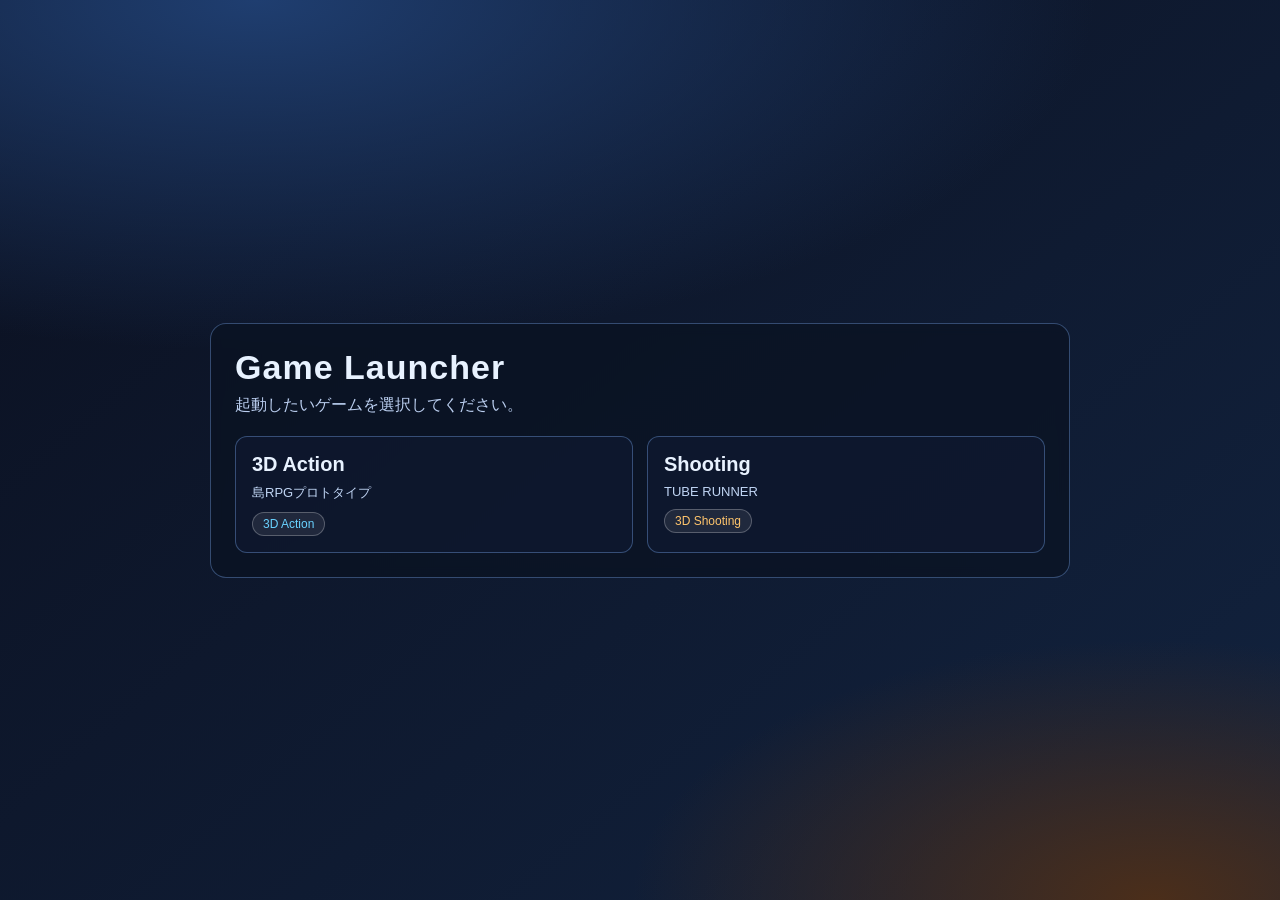
==== index.html @ a6b3216b "[refactor] 可読性と保守性を向上させるために、コード構造をリファクタリングする。" ====
<!DOCTYPE html>
<html lang="ja">
<head>
    <meta charset="UTF-8">
    <meta name="viewport" content="width=device-width, initial-scale=1.0">
    <title>Game Launcher</title>
    <style>
        :root {
            --bg0: #0b1020;
            --bg1: #12233f;
            --card: rgba(10, 18, 34, 0.72);
            --line: rgba(130, 180, 255, 0.35);
            --text: #e8f2ff;
            --accentA: #69d2ff;
            --accentB: #ffc66d;
        }

        * { box-sizing: border-box; }

        body {
            margin: 0;
            min-height: 100vh;
            display: grid;
            place-items: center;
            color: var(--text);
            font-family: "Segoe UI", "Yu Gothic UI", sans-serif;
            background:
                radial-gradient(1200px 500px at 20% 0%, #1f3e70 0%, transparent 70%),
                radial-gradient(800px 400px at 90% 100%, #4b2e1a 0%, transparent 65%),
                linear-gradient(140deg, var(--bg0), var(--bg1));
        }

        .wrap {
            width: min(860px, 92vw);
            padding: 24px;
            border: 1px solid var(--line);
            border-radius: 16px;
            background: var(--card);
            backdrop-filter: blur(6px);
        }

        h1 {
            margin: 0 0 8px;
            font-size: clamp(24px, 3.4vw, 34px);
            letter-spacing: 0.03em;
        }

        p {
            margin: 0 0 20px;
            color: #bbcff0;
        }

        .grid {
            display: grid;
            gap: 14px;
            grid-template-columns: repeat(auto-fit, minmax(260px, 1fr));
        }

        .card {
            display: block;
            text-decoration: none;
            color: inherit;
            border: 1px solid var(--line);
            border-radius: 12px;
            padding: 16px;
            background: rgba(17, 29, 53, 0.55);
            transition: transform 0.16s ease, border-color 0.16s ease, box-shadow 0.16s ease;
        }

        .card:hover {
            transform: translateY(-2px);
            border-color: rgba(210, 230, 255, 0.7);
            box-shadow: 0 8px 20px rgba(0, 0, 0, 0.35);
        }

        .title {
            font-size: 20px;
            font-weight: 700;
            margin-bottom: 8px;
        }

        .meta {
            font-size: 13px;
            color: #c0d5f4;
            margin-bottom: 10px;
        }

        .tag {
            display: inline-block;
            font-size: 12px;
            border-radius: 999px;
            padding: 4px 10px;
            border: 1px solid rgba(255, 255, 255, 0.25);
            background: rgba(255, 255, 255, 0.08);
        }

        .tag.action { color: var(--accentA); }
        .tag.shoot { color: var(--accentB); }
    </style>
</head>
<body>
    <main class="wrap">
        <h1>Game Launcher</h1>
        <p>起動したいゲームを選択してください。</p>

        <div class="grid">
            <a class="card" href="./3d_action/">
                <div class="title">3D Action</div>
                <div class="meta">島RPGプロトタイプ</div>
                <span class="tag action">3D Action</span>
            </a>

            <a class="card" href="./shooting/">
                <div class="title">Shooting</div>
                <div class="meta">TUBE RUNNER</div>
                <span class="tag shoot">3D Shooting</span>
            </a>
        </div>
    </main>
</body>
</html>
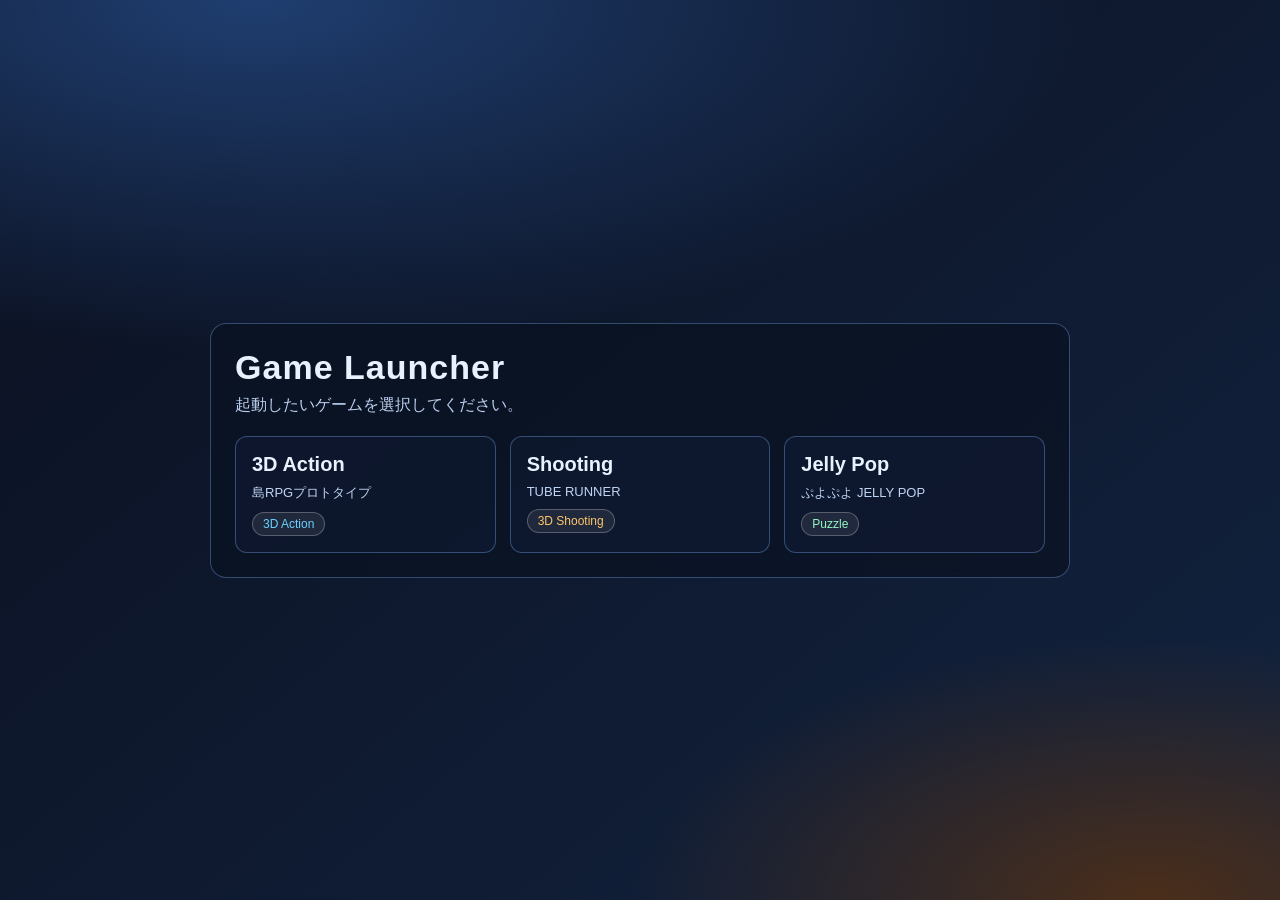
==== commit 5739ab13: "add: Jelly PopゲームのHTMLファイルを新規作成し、基本的なスタイルと機能を実装" ====
--- a/index.html
+++ b/index.html
@@ -96,6 +96,7 @@
 
         .tag.action { color: var(--accentA); }
         .tag.shoot { color: var(--accentB); }
+        .tag.puzzle { color: #95f9c3; }
     </style>
 </head>
 <body>
@@ -115,6 +116,12 @@
                 <div class="meta">TUBE RUNNER</div>
                 <span class="tag shoot">3D Shooting</span>
             </a>
+
+            <a class="card" href="./jelly_pop/">
+                <div class="title">Jelly Pop</div>
+                <div class="meta">ぷよぷよ JELLY POP</div>
+                <span class="tag puzzle">Puzzle</span>
+            </a>
         </div>
     </main>
 </body>
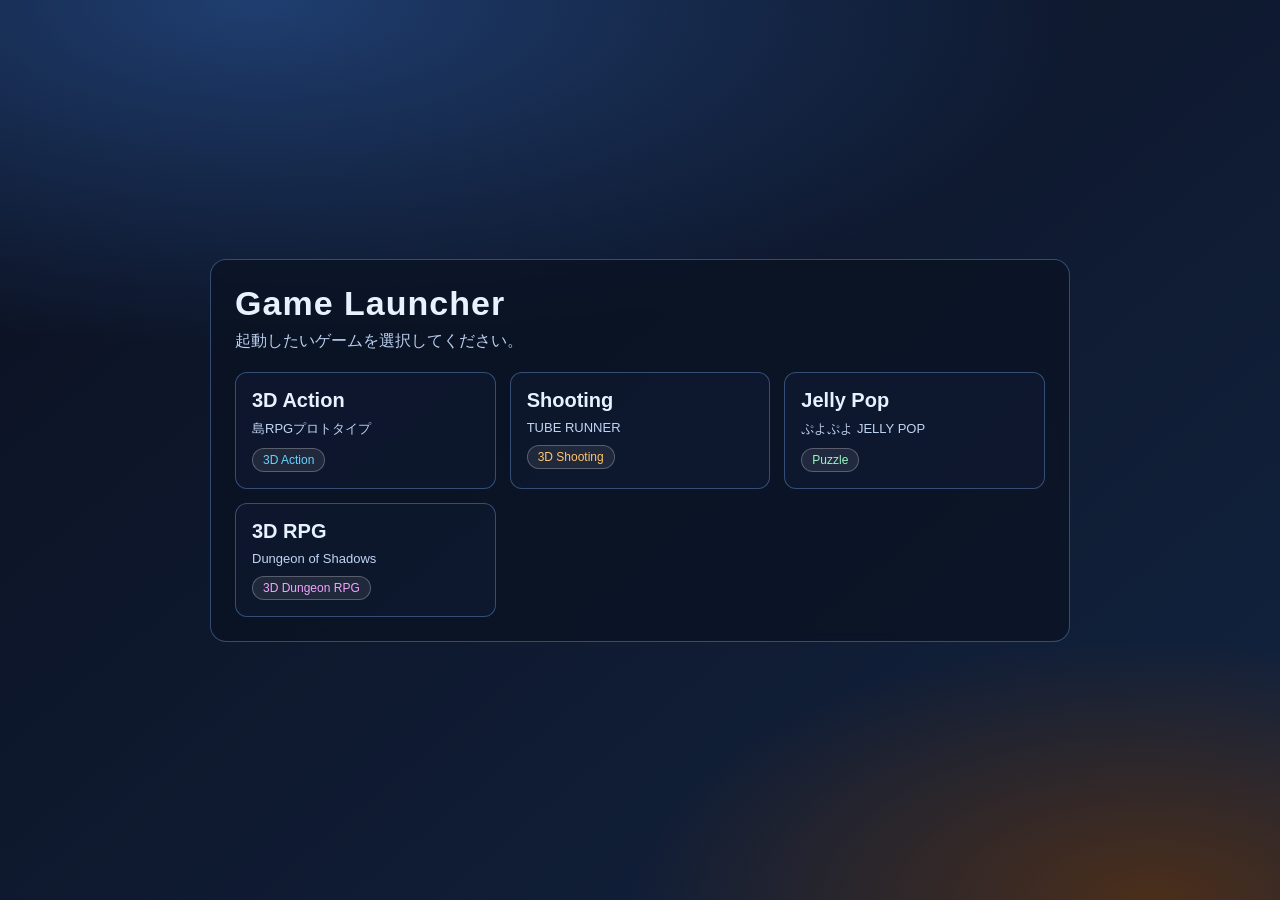
==== commit b7598c71: "add: 3D RPGゲームのタグとリンクをindex.htmlに追加" ====
--- a/index.html
+++ b/index.html
@@ -97,6 +97,7 @@
         .tag.action { color: var(--accentA); }
         .tag.shoot { color: var(--accentB); }
         .tag.puzzle { color: #95f9c3; }
+        .tag.rpg { color: #f3a4ff; }
     </style>
 </head>
 <body>
@@ -122,6 +123,12 @@
                 <div class="meta">ぷよぷよ JELLY POP</div>
                 <span class="tag puzzle">Puzzle</span>
             </a>
+
+            <a class="card" href="./3d_rpg/">
+                <div class="title">3D RPG</div>
+                <div class="meta">Dungeon of Shadows</div>
+                <span class="tag rpg">3D Dungeon RPG</span>
+            </a>
         </div>
     </main>
 </body>
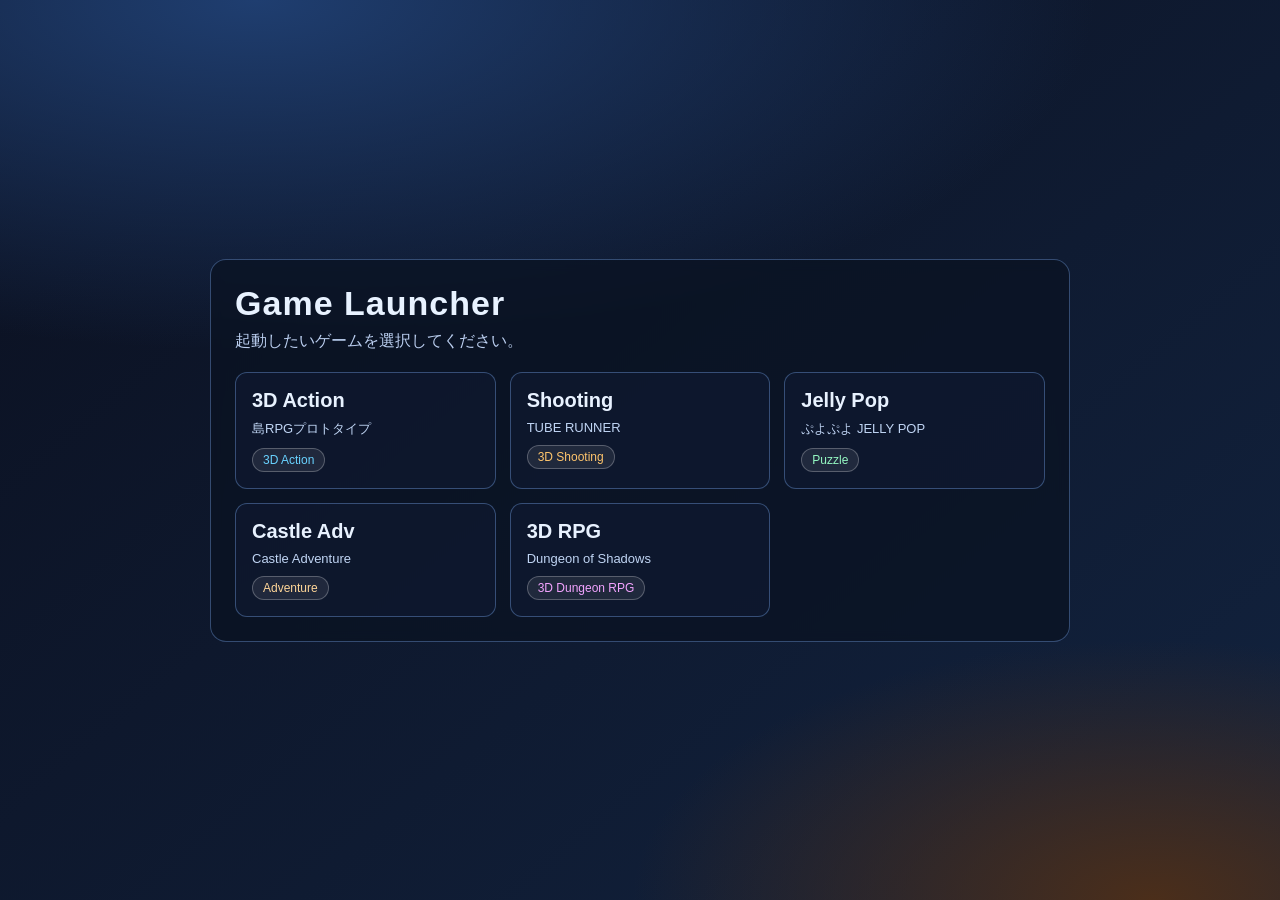
==== commit 6f0df1ad: "add: 「Castle Adventure」ゲームの追加およびメインページの更新 - 日本をテーマにしたアドベンチャーゲーム「Castle Adventure」を新規作成しました。 - 適切なタグと" ====
--- a/index.html
+++ b/index.html
@@ -98,6 +98,7 @@
         .tag.shoot { color: var(--accentB); }
         .tag.puzzle { color: #95f9c3; }
         .tag.rpg { color: #f3a4ff; }
+        .tag.adventure { color: #ffd699; }
     </style>
 </head>
 <body>
@@ -124,7 +125,13 @@
                 <span class="tag puzzle">Puzzle</span>
             </a>
 
-            <a class="card" href="./3d_rpg/">
+            <a class="card" href="./catsle_adv/">
+                <div class="title">Castle Adv</div>
+                <div class="meta">Castle Adventure</div>
+                <span class="tag adventure">Adventure</span>
+            </a>
+
+            <a class="card" href="./3d_rpg/index.html">
                 <div class="title">3D RPG</div>
                 <div class="meta">Dungeon of Shadows</div>
                 <span class="tag rpg">3D Dungeon RPG</span>
